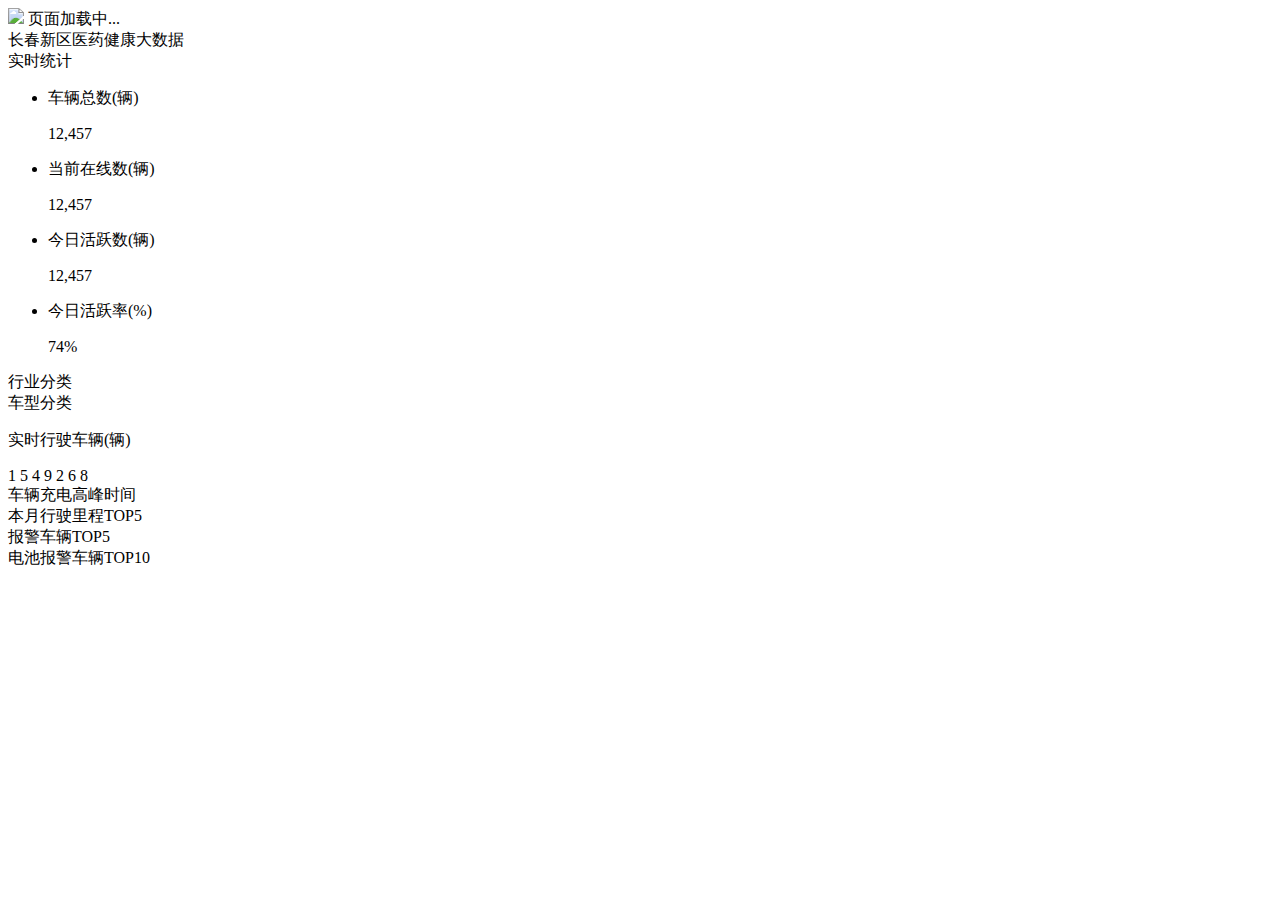
==== index.html @ 9209a992 "添加文件" ====
<!DOCTYPE html>
<html lang="en">
<head>
    <meta charset="UTF-8">
    <title>长春新区医药健康大数据</title>
	<script src="js/jquery-2.1.1.min.js"></script>
	<script>
	 $(window).load(function(){  
             $(".loading").fadeOut()
            })  
	</script>
	
    <link rel="stylesheet" href="css/common.css">
    <link rel="stylesheet" href="css/map.css">
</head>
<body>
	<div class="loading">
      <div class="loadbox"> <img src="images/loading.gif"> 页面加载中... </div>
    </div>
<div class="data">
    <div class="data-title">
        <div class="title-center ">长春新区医药健康大数据</div>
    </div>
    <div class="data-content">
        <div class="con-left fl">
            <div class="left-top">
                <div class="info boxstyle">
                    <div class="title">实时统计</div>
                    <div class="info-main">
						<ul>
							<li><img src="images/info-img-1.png" alt=""><span>车辆总数(辆)</span><p>12,457</p></li>
							<li><img src="images/info-img-2.png" alt=""><span>当前在线数(辆)</span><p>12,457</p></li>
							<li><img src="images/info-img-3.png" alt=""><span>今日活跃数(辆)</span><p>12,457</p></li>
							<li><img src="images/info-img-4.png" alt=""><span>今日活跃率(%)</span><p>74%</p></li>
						</ul>
                    </div>
                </div>
                <div class="top-bottom boxstyle">
                    <div class="title">行业分类</div>
                    <div id="echarts_1" class="charts"></div>
                </div>
            </div>
            <div class="left-bottom boxstyle">
                <div class="title">车型分类</div>
                <div id="echarts_2" class="charts"></div>
            </div>
        </div>
        <div class="con-center fl">
            <div class="map-num">
                <p>实时行驶车辆(辆)</p>
                <div class="num">
                    <span>1</span>
                    <span>5</span>
                    <span>4</span>
                    <span>9</span>
                    <span>2</span>
                    <span>6</span>
                    <span>8</span>
                </div>
            </div>
            <div class="cen-top map" id="map"></div>
            <div class="cen-bottom boxstyle">
                <div class="title">车辆充电高峰时间</div>
                <div id="echarts_3" class="charts"></div>
            </div>
        </div>
        <div class="con-right fr">
            <div class="right-top boxstyle">
                <div class="title">本月行驶里程TOP5</div>
                <div id="echarts_4" class="charts"></div>
            </div>
            <div class="right-center boxstyle">
                <div class="title">报警车辆TOP5</div>
                <div id="echarts_5" class="charts"></div>
            </div>
            <div class="right-bottom boxstyle">
                <div class="title">电池报警车辆TOP10</div>
                <div id="echarts_6" class="charts"></div>
            </div>
        </div>
    </div>
</div>

</body>

<script src="js/echarts.min.js"></script>
<script src="js/changchun.js"></script>
<script src="js/echarts.js"></script>
</html>
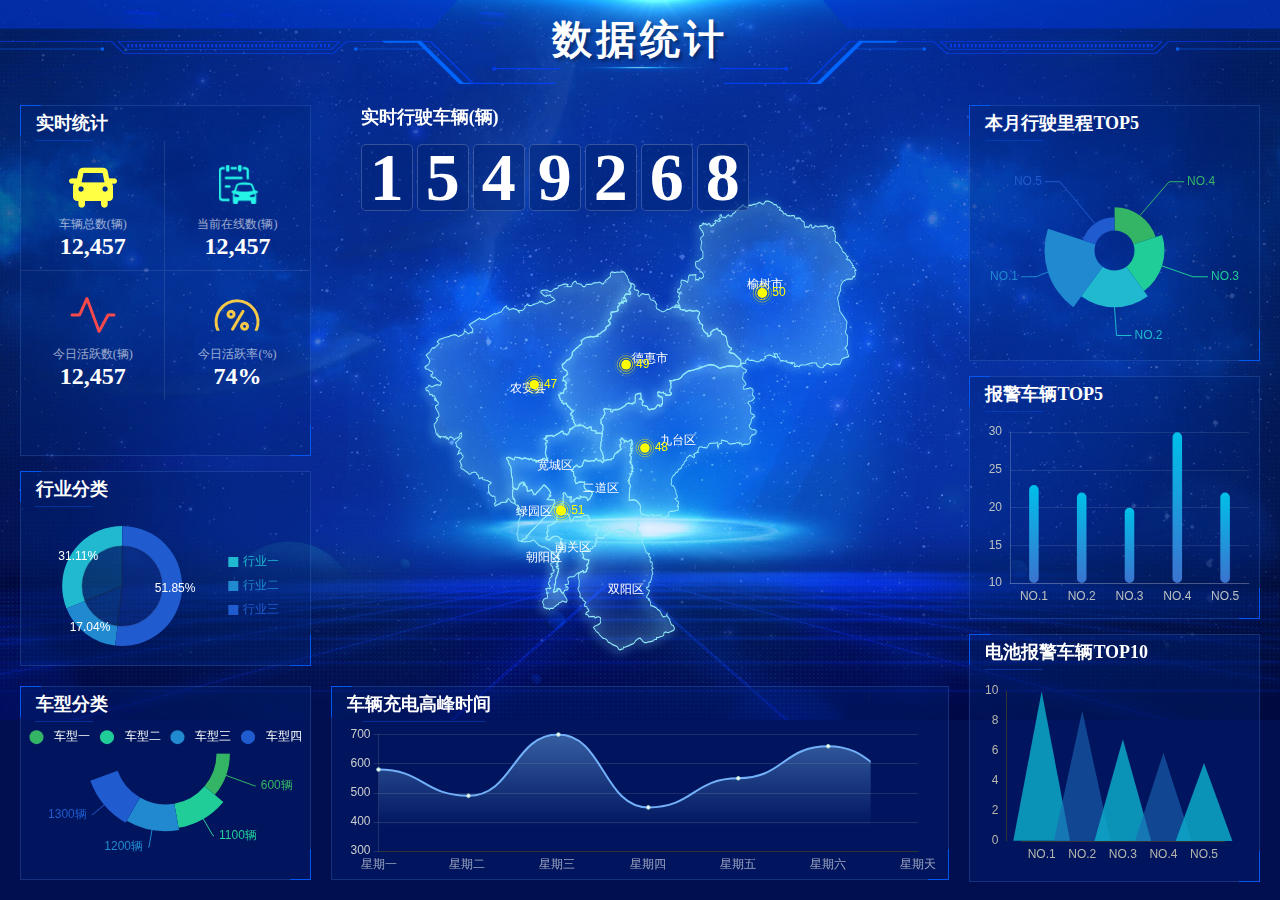
==== commit 62519789: "测试数据" ====
--- a/index.html
+++ b/index.html
@@ -2,7 +2,7 @@
 <html lang="en">
 <head>
     <meta charset="UTF-8">
-    <title>长春新区医药健康大数据</title>
+    <title>数据统计</title>
 	<script src="js/jquery-2.1.1.min.js"></script>
 	<script>
 	 $(window).load(function(){  
@@ -19,7 +19,7 @@
     </div>
 <div class="data">
     <div class="data-title">
-        <div class="title-center ">长春新区医药健康大数据</div>
+        <div class="title-center ">数据统计</div>
     </div>
     <div class="data-content">
         <div class="con-left fl">
--- a/css/common.css
+++ b/css/common.css
@@ -0,0 +1,86 @@
+/*css 初始化 */
+html, body, ul, li, ol, dl, dd, dt, p, h1, h2, h3, h4, h5, h6, form, fieldset, legend, img {
+    margin: 0;
+    padding: 0;
+}
+
+/*将标签原有的默认内外边距去掉*/
+
+fieldset, img, input, button {
+    border: none; /*去掉边框*/
+    padding: 0;
+    margin: 0;
+    outline-style: none; /*去掉环绕边框*/
+}
+
+ul, ol {
+    list-style: none; /*去掉原样式中的小黑点*/
+    /*ctrl+alt+l*/
+}
+
+input {
+    padding-top: 0;
+    padding-bottom: 0;
+
+}
+
+select, input {
+    vertical-align: middle; /*输入字居中显示*/
+}
+
+select, input, textarea {
+    font-size: 14px;
+    margin: 0;
+}
+
+/**/
+textarea {
+    resize: none; /*防止拖动*/
+}
+
+img {
+    border: 0;
+    vertical-align: middle; /*  去掉图片底部默认的3像素空白缝隙*/
+}
+
+table {
+    border-collapse: collapse; /*合并外边线*/
+}
+
+body {
+    font-family:  Microsoft YaHei, Arial, "\5b8b\4f53";
+}
+
+.clearfix:before, .clearfix:after {
+    content: "";
+    display: table;
+}
+
+.clearfix:after {
+    clear: both;
+}
+
+.clearfix {
+    *zoom: 1; /*IE/7/6*/
+    /*兼容IE6下的写法*/
+}
+
+h1, h2, h3, h4, h5, h6 {
+    text-decoration: none; /**/
+    font-weight: normal; /*不加粗*/
+    font-size: 100%;
+}
+a{
+    text-decoration: none;
+}
+s, i, em {
+    /*一般起装饰作用*/
+    font-style: normal; /*将字体变成正常字体*/
+    text-decoration: none; /*去掉中划线*/
+}
+.fl{
+    float: left;
+}
+.fr{
+    float: right;
+}--- a/css/map.css
+++ b/css/map.css
@@ -0,0 +1,53 @@
+body,html{height:100%;width:100%}
+*{font-family:"微软雅黑"}
+body{background:#010e50 url(../images/map_bg.jpg) center top no-repeat;background-size:100% auto}
+.map{margin-top:15px;position:relative;top:40px}
+.boxstyle{border:1px solid rgba(100,162,255,.2);box-sizing:border-box;position:relative;margin-top:15px;background:rgba(0,35,120,.36)}
+.boxstyle:after,.boxstyle:before{position:absolute;content:"";width:20px;height:30px}
+.boxstyle:before{border-left:1px solid #0258f0;border-top:1px solid #0258f0;left:-1px;top:-1px}
+.boxstyle:after{border-right:1px solid #0258f0;border-bottom:1px solid #0258f0;right:-1px;bottom:-1px}
+.title{height:35px; font-size: 18px; line-height:35px;width:100%;color:#fff;font-weight:600;padding-left:15px;position:relative;box-sizing:border-box; }
+.title:after{position:absolute;content:"";width:20%;height:1px; background: #0258f0; left:5%; opacity: .4; bottom:0;}
+
+.data{width:100%;height:100%}
+.data>.data-title{width:100%;height:90px;box-sizing:border-box}
+.data>.data-title>.title-center{text-shadow:3px 3px 3px rgba(0,0,0,.3);text-align:center;line-height:80px;letter-spacing:4px;color:#fff;font-size:40px;font-weight:bolder;box-sizing:border-box}
+.data>.data-content{width:100%;height:calc(100% - 105px);padding:0 20px 20px 20px;box-sizing:border-box}
+.data>.data-content>.con-left{width:23.4375%;height:100%}
+.data>.data-content>.con-left>.left-top{width:100%;height:calc(75% - 15px);position:relative}
+.data>.data-content>.con-left>.left-top>.info{height:62%;width:100%}
+
+.info-main li{ float:left; width: 50%; padding-bottom: 10px; text-align: center;-webkit-box-sizing: border-box;
+	-moz-box-sizing: border-box;
+	box-sizing: border-box}
+
+.info-main li:nth-child(1){ border-right: 1px solid rgba(255,255,255,.1);border-bottom: 1px solid rgba(255,255,255,.1)}
+.info-main li:nth-child(2){border-bottom: 1px solid rgba(255,255,255,.1)}
+.info-main li:nth-child(3){border-right: 1px solid rgba(255,255,255,.1)}
+
+.info-main li img{display:block; margin:20px auto  5px auto; }
+.info-main li span{ font-size: 12px; color: #fff; opacity: .6;}
+.info-main li p{ font-size:24px; color: #fff; font-weight: bold;}
+.info-main ul{ overflow:hidden;}
+
+.con-left>.left-top>.top-bottom{height:calc(38% - 20px);width:100%}
+.con-left>.left-bottom{width:100%;height:25%}
+.con-center{width:53.125%;height:100%;padding:0 20px;box-sizing:border-box;position:relative}
+.map-num{width:500px;height:120px;position:absolute;top:15px;left:50px;z-index:1000}
+.map-num>p{font-size:18px;font-weight:600;color:#fff}
+.map-num span{display:inline-block;width:50px;height:65px;text-align:center;line-height:65px;
+	background:rgba(0,35,120,.56);border: 1px solid rgba(255,255,255,.2); border-radius: 5px;
+		    color: #fff;font-size:68px;font-weight:600;font-family:LcdD;margin-top:15px}
+
+.data>.data-content>.con-center>.cen-top{width:100%;height:calc(75% - 20px);margin-bottom:20px}
+.data>.data-content>.con-center>.cen-bottom{width:100%;height:25%}
+.data>.data-content>.con-right{width:23.4375%;height:100%}
+.data>.data-content>.con-right>.right-top{width:100%;height:33%}
+.data>.data-content>.con-right>.right-center{width:100%;height:calc(36% - 36px)}
+.data>.data-content>.con-right>.right-bottom{width:100%;height:32%}
+.data>.data-content .charts{width:100%;height:calc(100% - 35px)}
+
+.loading{position:fixed; left:0; top:0; font-size:16px; z-index:100000000;width:100%; height:100%; background:#1a1a1c; text-align:center;}
+.loadbox{position:absolute; width:160px;height:150px; color: #324e93; left:50%; top:50%; margin-top:-100px; margin-left:-75px;}
+.loadbox img{ margin:10px auto; display:block; width:40px;}
+
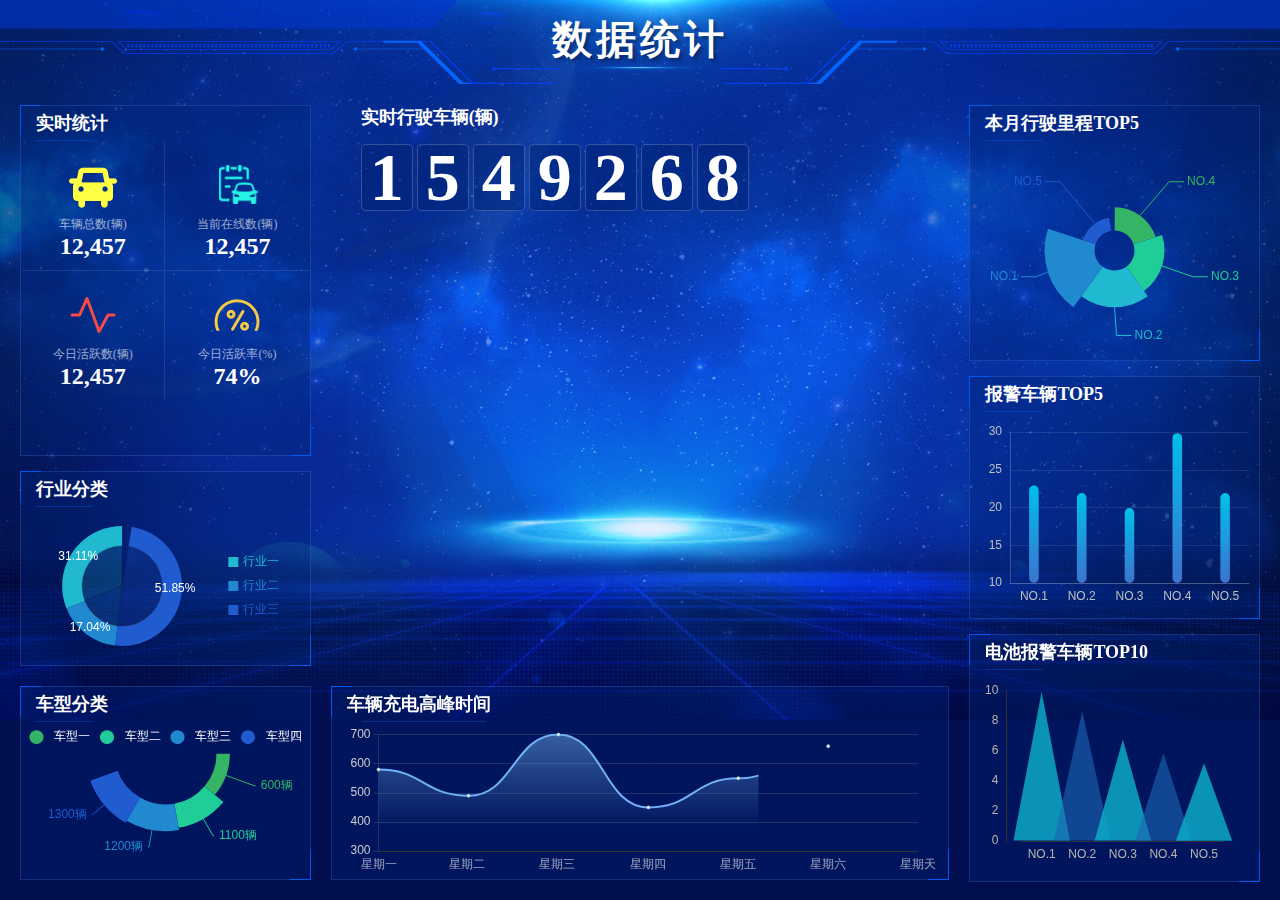
==== commit 8053db7d: "测试数据" ====
--- a/index.html
+++ b/index.html
@@ -84,6 +84,6 @@
 </body>
 
 <script src="js/echarts.min.js"></script>
-<script src="js/changchun.js"></script>
+<script src="js/china.js"></script>
 <script src="js/echarts.js"></script>
 </html>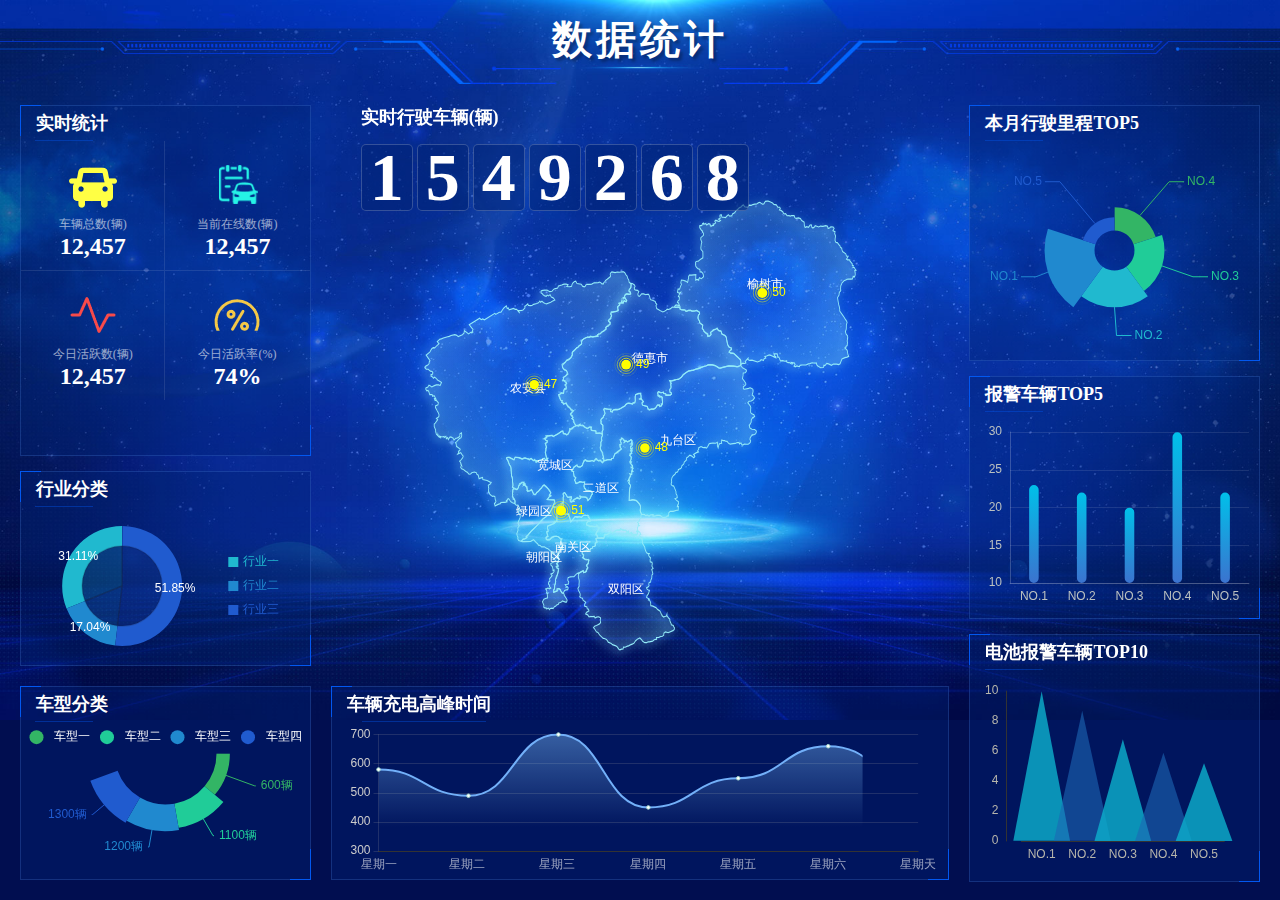
==== commit 7e310ce6: "替换js路径" ====
--- a/index.html
+++ b/index.html
@@ -84,6 +84,6 @@
 </body>
 
 <script src="js/echarts.min.js"></script>
-<script src="js/china.js"></script>
+<script src="js/changchun.js"></script>
 <script src="js/echarts.js"></script>
-</html>+</html>
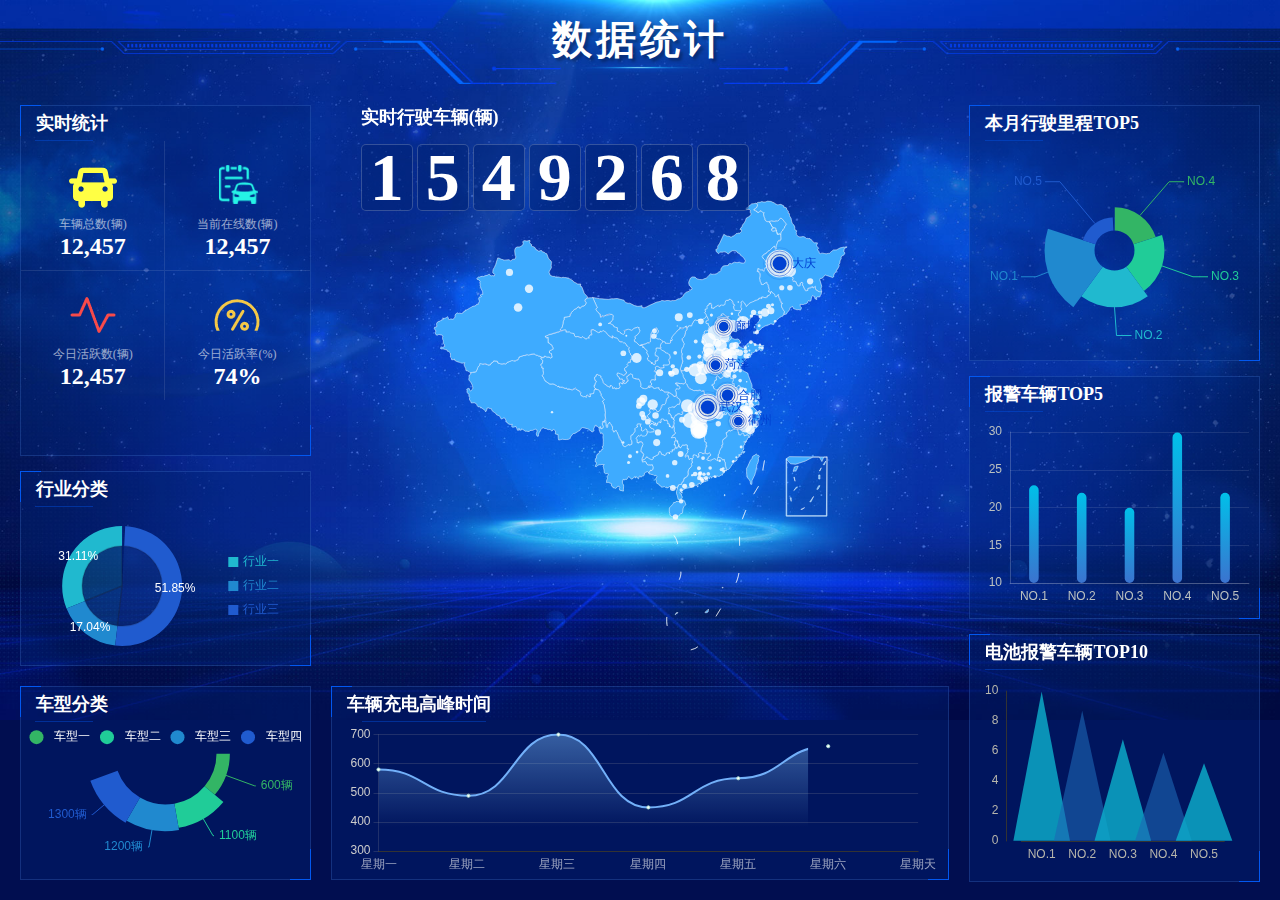
==== commit 75cdaa08: "使用中国地图" ====
--- a/index.html
+++ b/index.html
@@ -84,6 +84,6 @@
 </body>
 
 <script src="js/echarts.min.js"></script>
-<script src="js/changchun.js"></script>
+<script src="js/china.js"></script>
 <script src="js/echarts.js"></script>
 </html>
